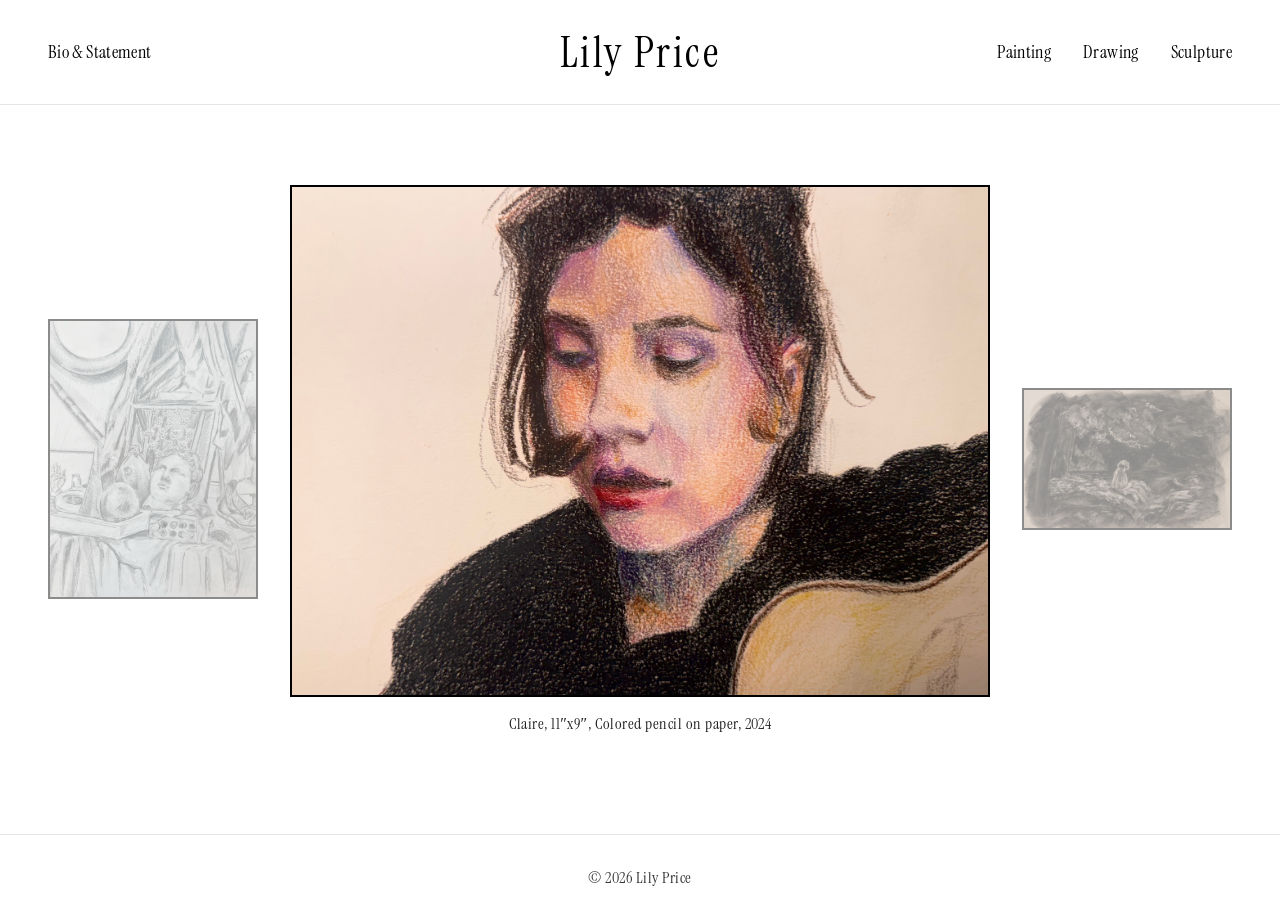
==== index.html @ 600e0249 "Breaking it down" ====
<!DOCTYPE html>
<html lang="en">
<head>
    <meta charset="UTF-8">
    <meta name="viewport" content="width=device-width, initial-scale=1.0">

    <title>Lily Price</title>

    <link rel="preconnect" href="https://fonts.googleapis.com">
    <link rel="preconnect" href="https://fonts.gstatic.com" crossorigin>

    <link href="https://fonts.googleapis.com/css2?family=Instrument+Serif:ital@0;1&display=swap" rel="stylesheet">

    <link rel="stylesheet" href="css/style.css">
</head>

<body>

    <header class="site-header">
        <nav class="navbar">

            <div class="nav-left">
                <a href="bio.hmtl">Bio & Statement</a>
            </div>

            <div class="nav-center">
                <a href="/" class="site-title">
                    Lily Price
                </a>
            </div>

            <div class="nav-right">
                <a href="painting.html">Painting</a>
                <a href="drawing.html">Drawing</a>
                <a href="sculpture.html">Sculpture</a>
            </div>

        </nav>
    </header>

    <main>

        <section class="carousel-section">

            <div class="carousel-track">

                <div class="side-image left-image">
                    <img id="left-image" src="">
                </div>

                <div class="center-image">

                    <img
                        id="center-image"
                        src=""
                        alt="Artwork slideshow image"
                    >

                    <div class="carousel-description">
                        <p id="carousel-caption"></p>
                    </div>

                </div>

                <div class="side-image right-image">
                    <img id="right-image" src="">
                </div>

            </div>

        </section>

    </main>

    <footer class="site-footer">
        <p>© 2026 Lily Price</p>
    </footer>

    <script>

        let artworks = [];

        let currentIndex = 0;

        const centerImage =
            document.getElementById("center-image");

        const leftImage =
            document.getElementById("left-image");

        const rightImage =
            document.getElementById("right-image");

        const caption =
            document.getElementById("carousel-caption");

        async function loadCarouselData() {

            try {

                const response =
                    await fetch("data/carousel.json");

                artworks =
                    await response.json();

                updateCarousel();

            } catch (error) {

                console.error(
                    "Failed to load carousel data:",
                    error
                );
            }
        }

        function updateCarousel() {

            if (artworks.length === 0) return;

            const prevIndex =
                (currentIndex - 1 + artworks.length)
                % artworks.length;

            const nextIndex =
                (currentIndex + 1)
                % artworks.length;

            centerImage.src =
                artworks[currentIndex].image;

            leftImage.src =
                artworks[prevIndex].image;

            rightImage.src =
                artworks[nextIndex].image;

            caption.textContent =
                artworks[currentIndex].caption;
        }

        leftImage.addEventListener("click", () => {

            currentIndex--;

            if (currentIndex < 0) {
                currentIndex = artworks.length - 1;
            }

            updateCarousel();
        });

        rightImage.addEventListener("click", () => {

            currentIndex++;

            if (currentIndex >= artworks.length) {
                currentIndex = 0;
            }

            updateCarousel();
        });

        loadCarouselData();

    </script>

</body>
</html>
---- css/style.css ----
* {
    margin: 0;
    padding: 0;
    box-sizing: border-box;
}

/* scaling */
@media (max-width: 900px) {

    .navbar {
        flex-direction: column;
        gap: 1rem;
        text-align: center;
    }

    .nav-left {
        order: 2;
        justify-content: center;
    }

    .nav-center {
        order: 1;
    }

    .nav-right {
        order: 3;
        justify-content: center;
        flex-wrap: wrap;
    }

    .nav-left,
    .nav-right {
        width: 100%;
    }

}

/* global -------*/
body {
    font-family: Arial, Helvetica, sans-serif;
    background-color: white;
    color: black;
}

a {
    text-decoration: none;
    color: inherit;
}

.site-header {
    width: 100%;
    border-bottom: 1px solid #e5e5e5;
}

/* nav bar */
.navbar {
    max-width: 1400px;

    margin: 0 auto;
    padding: 1.5rem 3rem;

    display: flex;
    justify-content: space-between;
    align-items: center;
}

.nav-left,
.nav-right {
    display: flex;
    align-items: center;
    gap: 2rem;

    flex: 1;
}

.nav-right {
    justify-content: flex-end;
}

.nav-left a,
.nav-right a {
    font-family: "Instrument Serif", serif;

    font-size: 1.15rem;
    font-weight: 400;

    letter-spacing: 0.02em;

    transition: opacity 0.2s ease;
}

.nav-left a:hover,
.nav-right a:hover {
    opacity: 0.6;
}

.nav-center {
    flex-shrink: 0;
    text-align: center;
}

.site-title {
    font-family: "Instrument Serif", serif;

    font-size: 2.7rem;
    font-weight: 400;

    letter-spacing: 0.06em;

    transition: opacity 0.2s ease;
}

.site-title:hover {
    opacity: 0.6;
}

main {
    max-width: 1400px;
    margin: 0 auto;
    padding: 3rem;
}

/* foot */
.site-footer {
    width: 100%;

    border-top: 1px solid #e5e5e5;

    margin-top: 1.25rem;
    padding: 2rem 0;

    text-align: center;
}

.site-footer p {
    font-family: "Instrument Serif", serif;

    font-size: 1rem;
    letter-spacing: 0.03em;

    opacity: 0.8;
}
/* global -------*/


/* =========================
   INDEX 
========================= */

.carousel-section {
    width: 100%;
    padding: 2rem 0;
}

.carousel-track {
    display: flex;
    align-items: center;
    justify-content: center;

    gap: 2rem;

    overflow: hidden;
}

/* side images */
.side-image {
    width: 250px;
    height: 350px;

    display: flex;
    align-items: center;
    justify-content: center;
}

.side-image img {
    max-width: 100%;
    max-height: 100%;

    width: auto;
    height: auto;

    object-fit: contain;

    border: 2px solid black;

    cursor: pointer;

    opacity: 0.45;

    transition: all 0.3s ease;
}

.side-image img:hover {
    opacity: 0.75;
    transform: scale(1.02);
}

/* center images */
.center-image {
    display: flex;
    flex-direction: column;
    align-items: center;
}

.center-image img {
    max-width: 700px;
    max-height: 75vh;

    width: auto;
    height: auto;

    object-fit: contain;

    border: 2px solid black;

    display: block;
}

/* descriptions */
.carousel-description {
    margin-top: 1rem;
    text-align: center;

    max-width: 700px;
}

.carousel-description p {
    font-family: "Instrument Serif", serif;

    font-size: 1rem;
    letter-spacing: 0.03em;

    color: #222;
}

@media (max-width: 1100px) {

    .side-image {
        width: 180px;
        height: 250px;
    }

    .center-image img {
        width: 500px;
        height: 60vh;
    }

}

@media (max-width: 800px) {
    .carousel-track {
        flex-direction: column;
    }

    .side-image {
        display: none;
    }

    .center-image img {
        width: 90vw;
        height: 60vh;
    }

}

/* =========================
   BIO 
========================= */

.bio-hero {
    display: flex;
    justify-content: center;

    padding: 3rem 0;
}

.bio-hero img {
    width: 250px;
    height: auto;

    border: 2px solid black;
}

.bio-section,
.statement-section {
    max-width: 800px;
    margin: 0 auto;

    padding: 2rem 3rem;
}

.bio-section h2,
.statement-section h2 {
    font-family: "Instrument Serif", serif;

    font-size: 1.6rem;
    margin-bottom: 1rem;
}

.bio-section p,
.statement-section p {
    font-family: "Instrument Serif", serif;

    font-size: 1.1rem;
    line-height: 1.7;

    color: #111;
}


/* =========================
PAINT, SCULPT, DRAW
========================= */

/* grid of images */
.grid {
display: grid;
grid-template-columns: repeat(2, 1fr);
gap: 1.5rem;

max-width: 1200px;
margin: 0 auto;
padding: 3rem;
}

.grid-item img {
width: 100%;
border: 2px solid black;
cursor: pointer;
}

/* image popup */
.modal {
display: none;

position: fixed;
top: 0;
left: 0;

width: 100%;
height: 100%;

background: rgba(0,0,0,0.7);

justify-content: center;
align-items: center;
}

.modal-content {
background: white;

width: 80%;
height: 80%;

display: flex;
}

.modal-main {
flex: 2;

display: flex;
flex-direction: column;
align-items: center;
justify-content: center;

padding: 1rem;
}

.modal-main img {
max-width: 100%;
max-height: 70%;

border: 2px solid black;
}

/* smaller images */
.thumbs {
display: flex;
gap: 0.5rem;

margin-top: 1rem;
}

.thumbs img {
width: 65px;
height: 100px;

border: 1px solid black;
cursor: pointer;
}

/* description */
.modal-info {
flex: 1;

padding: 2rem;

font-family: "Instrument Serif", serif;
}

.modal-info h2 {
margin-bottom: 1rem;
}
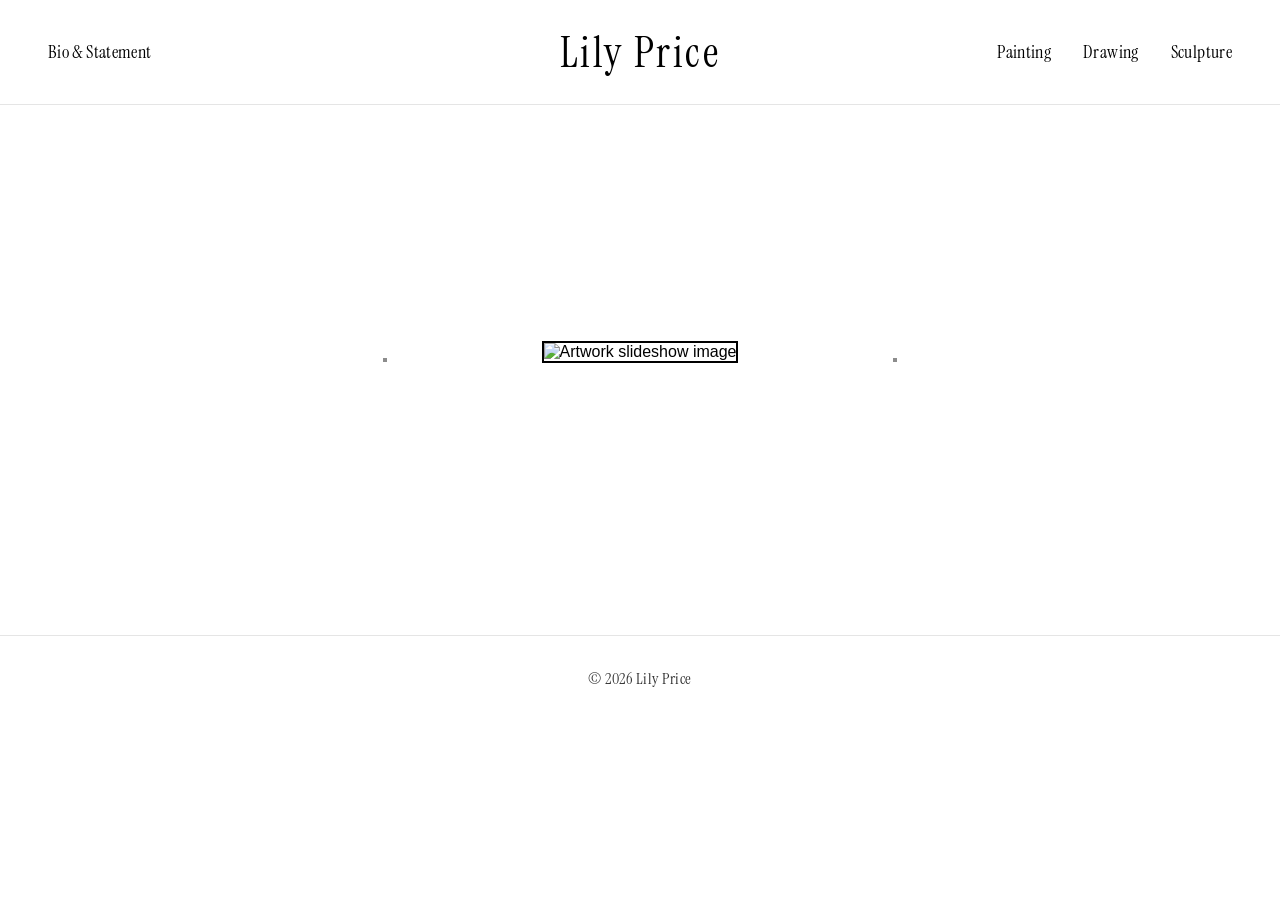
==== commit a17079ed: "Remove static json, and add API callz" ====
--- a/index.html
+++ b/index.html
@@ -8,7 +8,6 @@
 
     <link rel="preconnect" href="https://fonts.googleapis.com">
     <link rel="preconnect" href="https://fonts.gstatic.com" crossorigin>
-
     <link href="https://fonts.googleapis.com/css2?family=Instrument+Serif:ital@0;1&display=swap" rel="stylesheet">
 
     <link rel="stylesheet" href="css/style.css">
@@ -49,17 +48,14 @@
                 </div>
 
                 <div class="center-image">
-
                     <img
                         id="center-image"
                         src=""
                         alt="Artwork slideshow image"
                     >
-
                     <div class="carousel-description">
                         <p id="carousel-caption"></p>
                     </div>
-
                 </div>
 
                 <div class="side-image right-image">
@@ -79,7 +75,6 @@
     <script>
 
         let artworks = [];
-
         let currentIndex = 0;
 
         const centerImage =
@@ -95,19 +90,13 @@
             document.getElementById("carousel-caption");
 
         async function loadCarouselData() {
-
             try {
-
                 const response =
-                    await fetch("data/carousel.json");
-
+                    await fetch("http://3.94.89.95:3000/api/carousel");
                 artworks =
                     await response.json();
-
                 updateCarousel();
-
             } catch (error) {
-
                 console.error(
                     "Failed to load carousel data:",
                     error
@@ -116,7 +105,6 @@
         }
 
         function updateCarousel() {
-
             if (artworks.length === 0) return;
 
             const prevIndex =
@@ -141,29 +129,21 @@
         }
 
         leftImage.addEventListener("click", () => {
-
             currentIndex--;
-
             if (currentIndex < 0) {
                 currentIndex = artworks.length - 1;
             }
-
             updateCarousel();
         });
 
         rightImage.addEventListener("click", () => {
-
             currentIndex++;
-
             if (currentIndex >= artworks.length) {
                 currentIndex = 0;
             }
-
             updateCarousel();
         });
-
         loadCarouselData();
-
     </script>
 
 </body>
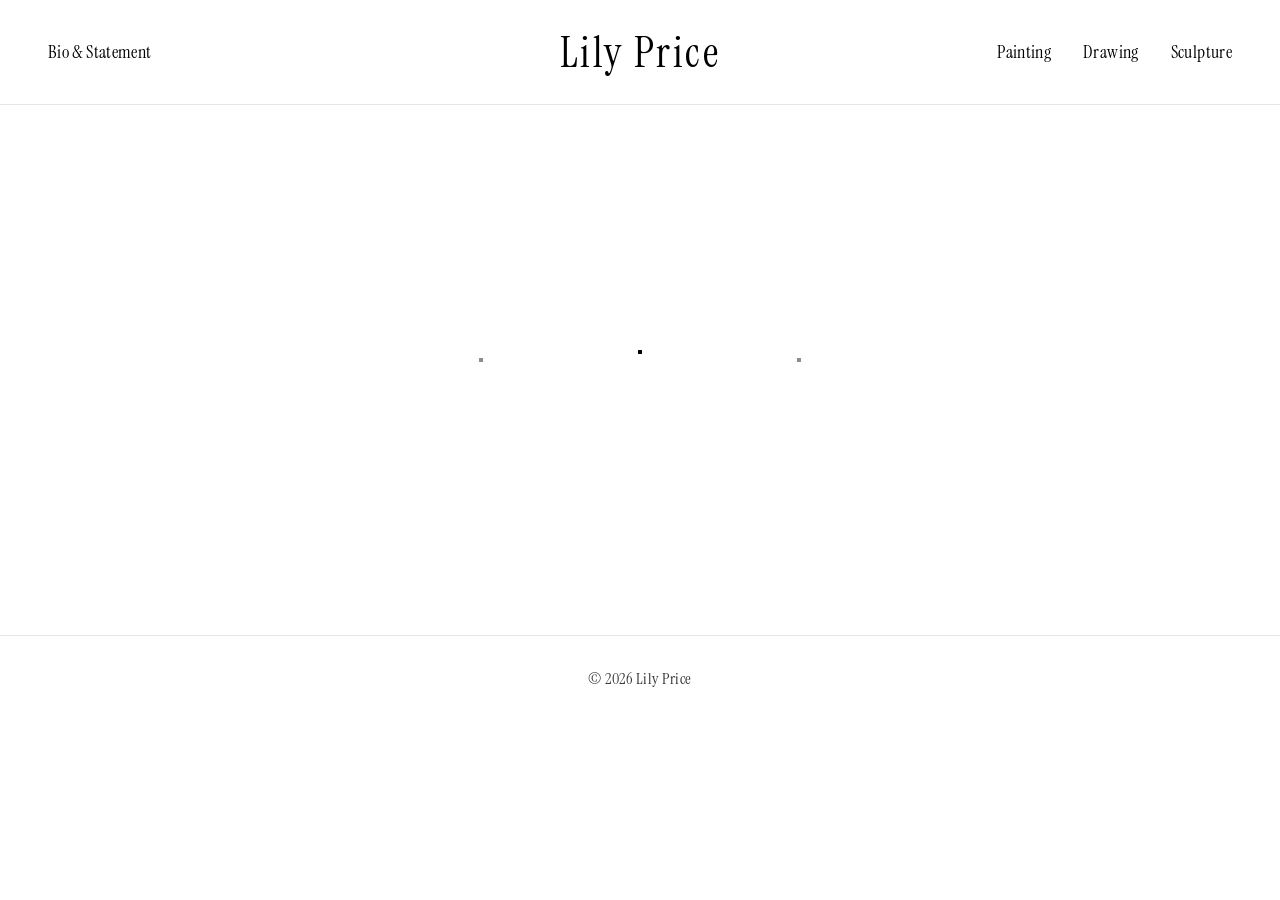
==== commit b0486010: "Finish admin??" ====
--- a/index.html
+++ b/index.html
@@ -19,7 +19,7 @@
         <nav class="navbar">
 
             <div class="nav-left">
-                <a href="bio.hmtl">Bio & Statement</a>
+                <a href="bio.html">Bio & Statement</a>
             </div>
 
             <div class="nav-center">
@@ -51,7 +51,7 @@
                     <img
                         id="center-image"
                         src=""
-                        alt="Artwork slideshow image"
+                        alt=""
                     >
                     <div class="carousel-description">
                         <p id="carousel-caption"></p>
@@ -92,7 +92,7 @@
         async function loadCarouselData() {
             try {
                 const response =
-                    await fetch("http://3.94.89.95:3000/api/carousel");
+                    await fetch("https://api.lilypriceart.com/api/carousel");
                 artworks =
                     await response.json();
                 updateCarousel();
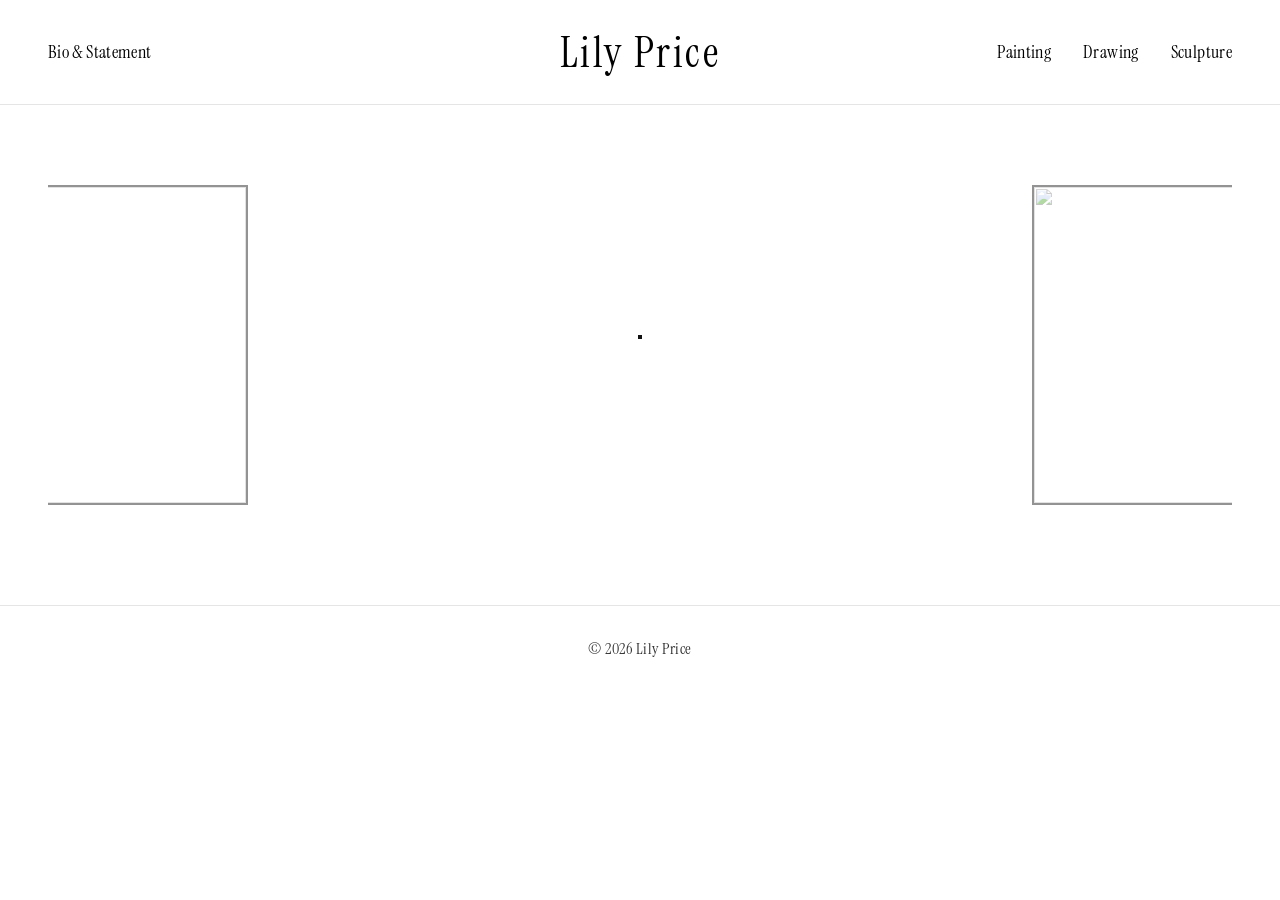
==== commit e06e5e22: "Update some css for scaling and mobile" ====
--- a/index.html
+++ b/index.html
@@ -41,6 +41,8 @@
 
         <section class="carousel-section">
 
+            <button class="carousel-arrow carousel-arrow-left" id="arrow-left">‹</button>
+
             <div class="carousel-track">
 
                 <div class="side-image left-image">
@@ -63,6 +65,8 @@
                 </div>
 
             </div>
+
+            <button class="carousel-arrow carousel-arrow-right" id="arrow-right">›</button>
 
         </section>
 
@@ -88,6 +92,12 @@
 
         const caption =
             document.getElementById("carousel-caption");
+
+        const arrowLeft =
+            document.getElementById("arrow-left");
+
+        const arrowRight =
+            document.getElementById("arrow-right");
 
         async function loadCarouselData() {
             try {
@@ -143,6 +153,23 @@
             }
             updateCarousel();
         });
+
+        arrowLeft.addEventListener("click", () => {
+            currentIndex--;
+            if (currentIndex < 0) {
+                currentIndex = artworks.length - 1;
+            }
+            updateCarousel();
+        });
+
+        arrowRight.addEventListener("click", () => {
+            currentIndex++;
+            if (currentIndex >= artworks.length) {
+                currentIndex = 0;
+            }
+            updateCarousel();
+        });
+
         loadCarouselData();
     </script>
 
--- a/css/style.css
+++ b/css/style.css
@@ -11,11 +11,18 @@
         flex-direction: column;
         gap: 1rem;
         text-align: center;
+        padding: 1.5rem 1rem;
+        align-items: center;
+        justify-content: center;
     }
 
     .nav-left {
         order: 2;
-        justify-content: center;
+        justify-content: center !important;
+        align-items: center;
+        gap: 1rem;
+        text-align: center;
+        flex: none !important;
     }
 
     .nav-center {
@@ -24,8 +31,12 @@
 
     .nav-right {
         order: 3;
-        justify-content: center;
+        justify-content: center !important;
+        align-items: center;
         flex-wrap: wrap;
+        gap: 1rem;
+        text-align: center;
+        flex: none !important;
     }
 
     .nav-left,
@@ -120,6 +131,12 @@
     padding: 3rem;
 }
 
+@media (max-width: 800px) {
+    main {
+        padding: 1rem;
+    }
+}
+
 /* foot */
 .site-footer {
     width: 100%;
@@ -144,12 +161,19 @@
 
 
 /* =========================
-   INDEX 
+   INDEX
 ========================= */
 
 .carousel-section {
     width: 100%;
     padding: 2rem 0;
+
+    position: relative;
+
+    display: flex;
+    align-items: center;
+    justify-content: center;
+    gap: 1rem;
 }
 
 .carousel-track {
@@ -162,63 +186,99 @@
     overflow: hidden;
 }
 
-/* side images */
+/* carousel arrows - ONLY 4 MOBILE */
+.carousel-arrow {
+    display: none;
+
+    background: none;
+    border: none;
+
+    font-size: 2rem;
+    cursor: pointer;
+
+    opacity: 0.6;
+
+    transition: opacity 0.2s ease;
+
+    padding: 0.5rem;
+}
+
+.carousel-arrow:hover {
+    opacity: 1;
+}
+
+.side-image,
+.center-image {
+    display: flex;
+    align-items: center;
+    justify-content: center;
+}
+
 .side-image {
-    width: 250px;
-    height: 350px;
-
-    display: flex;
+    width: 220px;
+    height: 320px;
+
+    flex-shrink: 0;
+
+    overflow: hidden;
+}
+
+.side-image img {
+    width: 100%;
+    height: 100%;
+
+    display: block;
+
+    object-fit: cover;
+
+    border: 2px solid #111;
+
+    opacity: 0.45;
+
+    cursor: pointer;
+
+    transition:
+        opacity 0.3s ease,
+        transform 0.3s ease;
+}
+
+.side-image img:hover {
+    opacity: 0.75;
+    transform: scale(1.015);
+}
+
+.center-image {
+    width: 720px;
+    height: auto;
+    max-height: 75vh;
+
+    flex-shrink: 0;
+
+    display: flex;
+    flex-direction: column;
     align-items: center;
     justify-content: center;
 }
 
-.side-image img {
+.center-image img {
     max-width: 100%;
-    max-height: 100%;
+    max-height: 65vh;
 
     width: auto;
     height: auto;
 
+    display: block;
+
     object-fit: contain;
 
-    border: 2px solid black;
-
-    cursor: pointer;
-
-    opacity: 0.45;
-
-    transition: all 0.3s ease;
-}
-
-.side-image img:hover {
-    opacity: 0.75;
-    transform: scale(1.02);
-}
-
-/* center images */
-.center-image {
-    display: flex;
-    flex-direction: column;
-    align-items: center;
-}
-
-.center-image img {
-    max-width: 700px;
-    max-height: 75vh;
-
-    width: auto;
-    height: auto;
-
-    object-fit: contain;
-
-    border: 2px solid black;
-
-    display: block;
-}
-
-/* descriptions */
+    border: 2px solid #111;
+
+    background: white;
+}
+
 .carousel-description {
     margin-top: 1rem;
+
     text-align: center;
 
     max-width: 700px;
@@ -228,6 +288,7 @@
     font-family: "Instrument Serif", serif;
 
     font-size: 1rem;
+
     letter-spacing: 0.03em;
 
     color: #222;
@@ -236,11 +297,11 @@
 @media (max-width: 1100px) {
 
     .side-image {
-        width: 180px;
-        height: 250px;
-    }
-
-    .center-image img {
+        width: 160px;
+        height: 230px;
+    }
+
+    .center-image {
         width: 500px;
         height: 60vh;
     }
@@ -248,21 +309,44 @@
 }
 
 @media (max-width: 800px) {
+
+    main {
+        padding: 0;
+    }
+
+    .carousel-section {
+        padding: 0;
+        margin-top: -1rem;
+    }
+
     .carousel-track {
         flex-direction: column;
+        gap: 0.5rem;
+    }
+
+    .carousel-arrow {
+        display: block;
     }
 
     .side-image {
         display: none;
     }
 
-    .center-image img {
+    .center-image {
         width: 90vw;
-        height: 60vh;
-    }
-
-}
-
+        height: 75vh;
+        max-height: none;
+    }
+
+    .carousel-description {
+        margin-top: 0.5rem;
+    }
+
+    .carousel-description p {
+        font-size: 0.6rem;
+    }
+
+}
 /* =========================
    BIO 
 ========================= */
@@ -325,6 +409,8 @@
 
 .grid-item img {
 width: 100%;
+aspect-ratio: 1 / 1;
+object-fit: cover;
 border: 2px solid black;
 cursor: pointer;
 }
